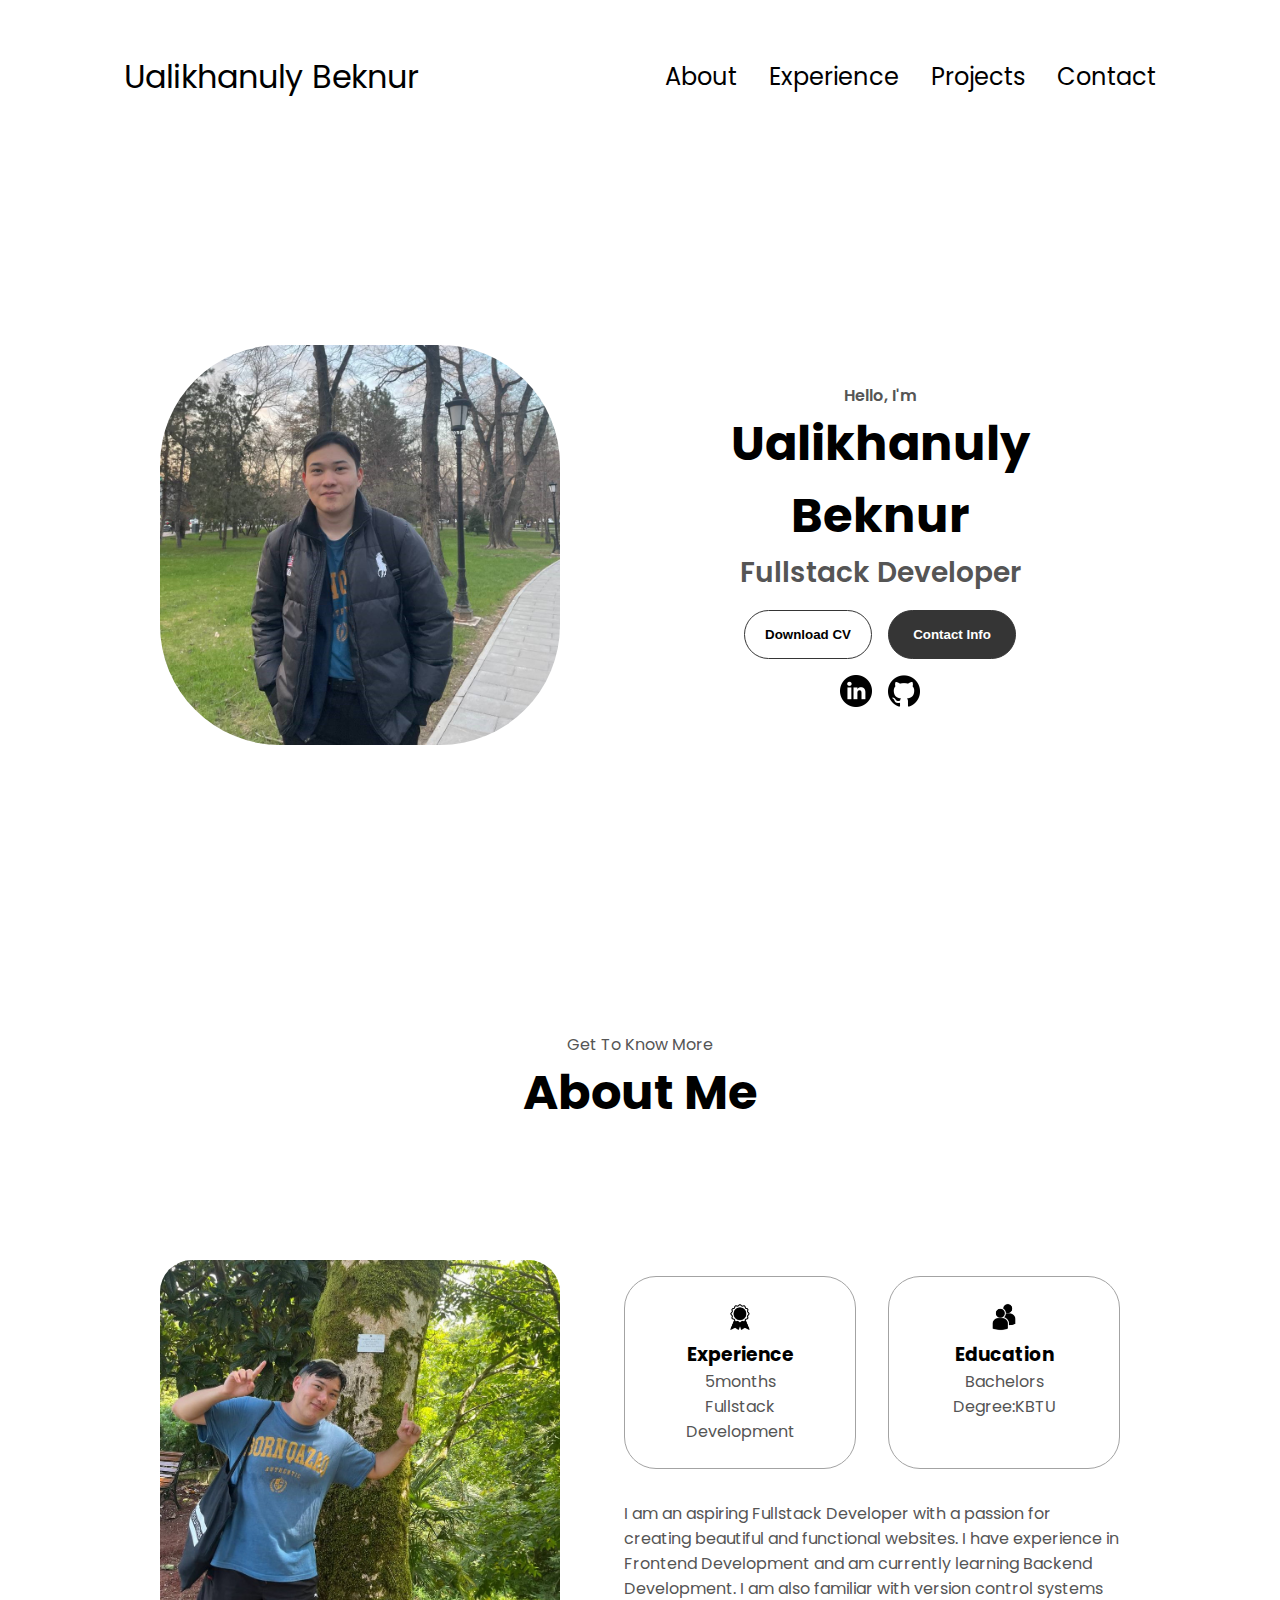
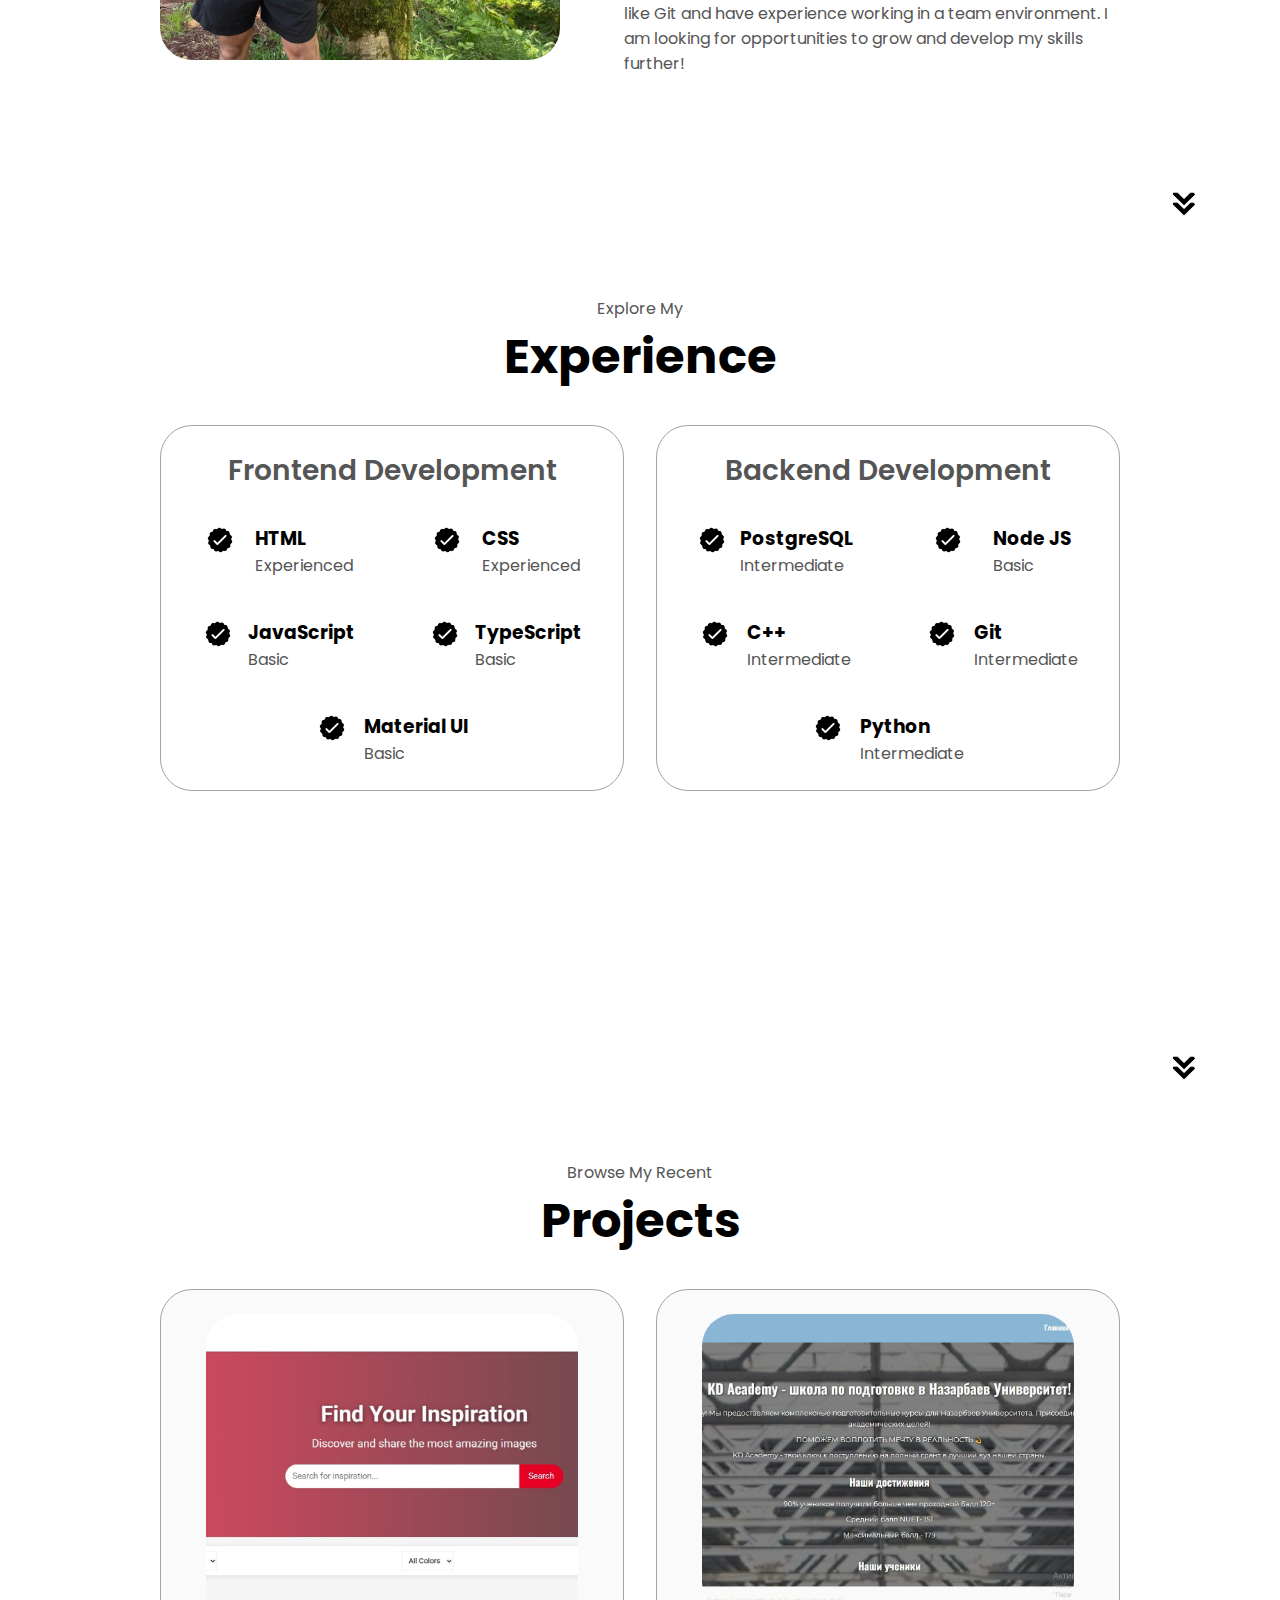
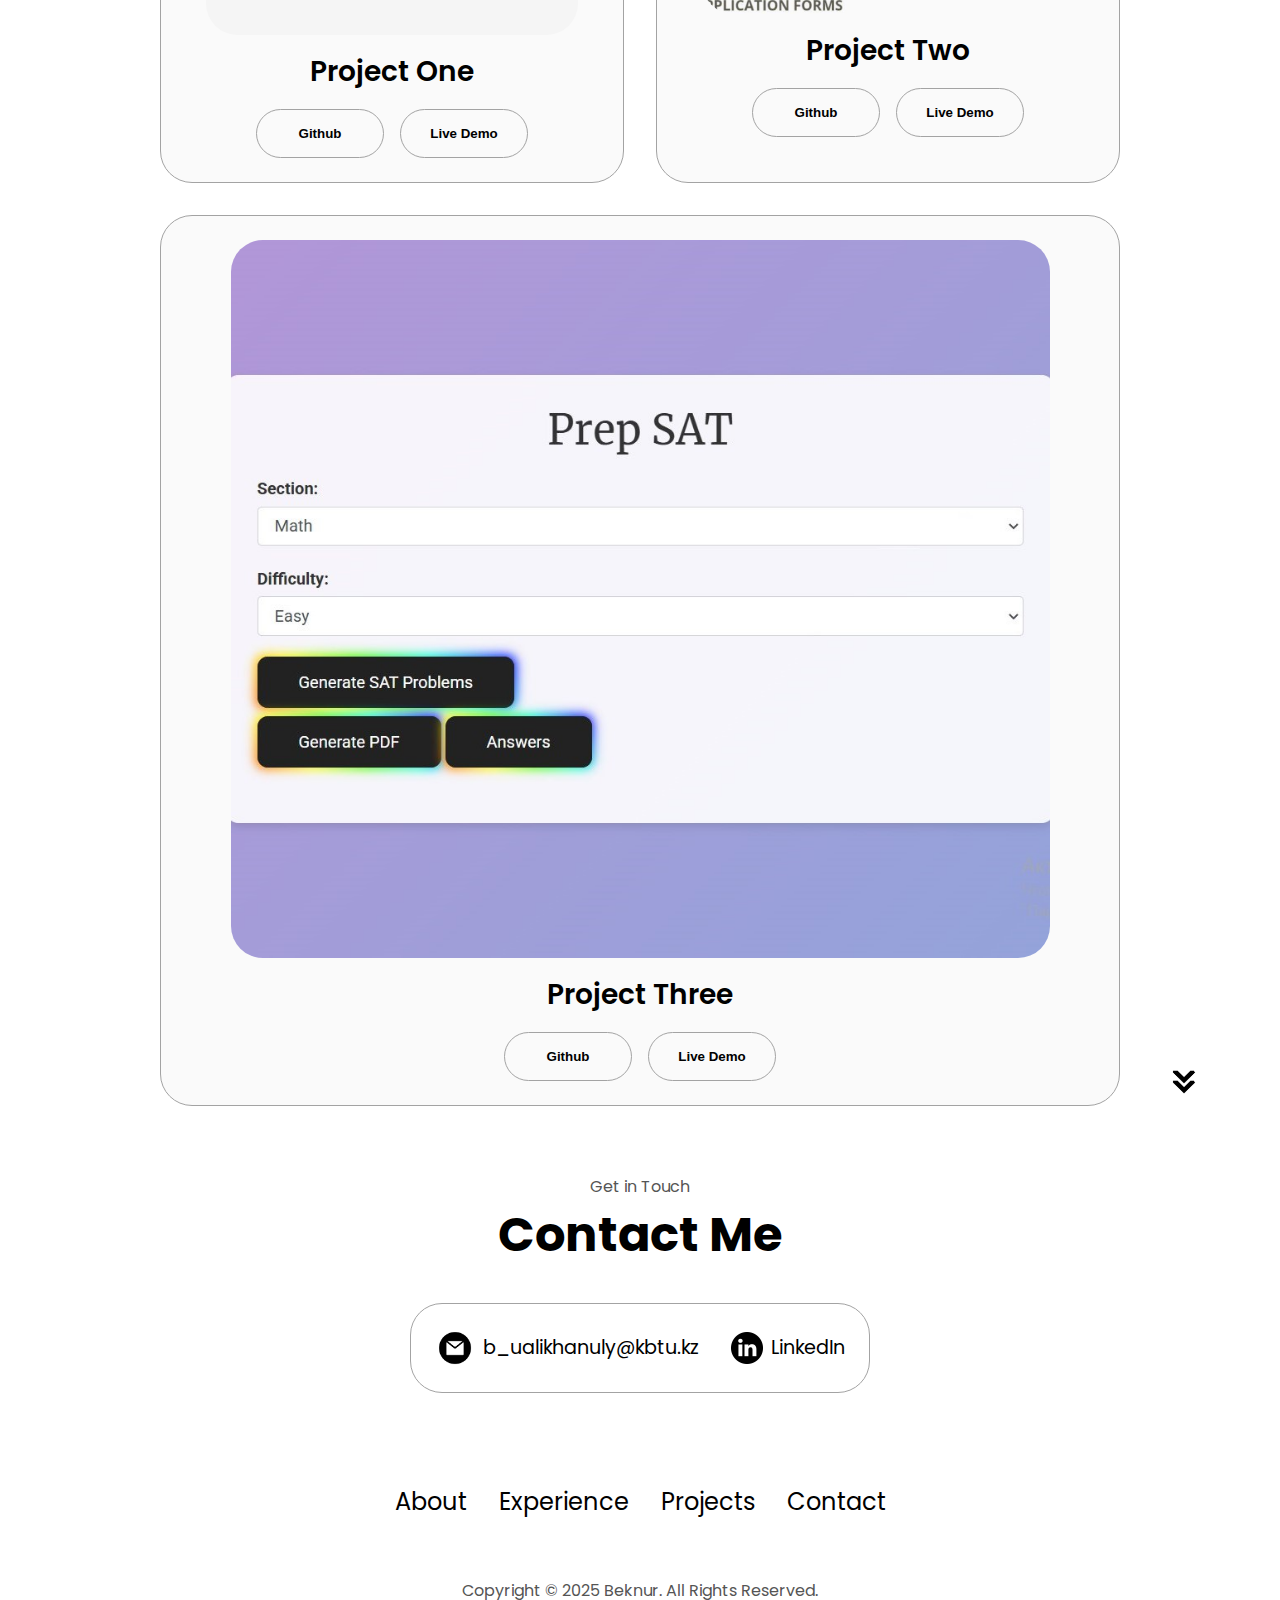
==== index.html @ d5983faf "first commit" ====
<!DOCTYPE html>
<html lang="en">
  <head>
    <meta charset="UTF-8" />
    <meta http-equiv="X-UA-Compatible" content="IE=edge" />
    <meta name="viewport" content="width=device-width, initial-scale=1.0" />
    <title>My Portfolio</title>
    <link rel="stylesheet" href="style.css" />
    <link rel="stylesheet" href="mediaqueries.css" />
  </head>
  <body>
    <nav id="desktop-nav">
      <div class="logo">Ualikhanuly Beknur</div>
      <div>
        <ul class="nav-links">
          <li><a href="#about">About</a></li>
          <li><a href="#experience">Experience</a></li>
          <li><a href="#projects">Projects</a></li>
          <li><a href="#contact">Contact</a></li>
        </ul>
      </div>
    </nav>
    <nav id="hamburger-nav">
      <div class="logo">Ualikhanuly Beknur</div>
      <div class="hamburger-menu">
        <div class="hamburger-icon" onclick="toggleMenu()">
          <span></span>
          <span></span>
          <span></span>
        </div>
        <div class="menu-links">
          <li><a href="#about" onclick="toggleMenu()">About</a></li>
          <li><a href="#experience" onclick="toggleMenu()">Experience</a></li>
          <li><a href="#projects" onclick="toggleMenu()">Projects</a></li>
          <li><a href="#contact" onclick="toggleMenu()">Contact</a></li>
        </div>
      </div>
    </nav>
    <section id="profile">
      <div class="section__pic-container">
        <img src="./assets/profile-pic.jpg" alt="King" style="border-radius: 30%; " />
      </div>
      <div class="section__text">
        <p class="section__text__p1">Hello, I'm</p>
        <h1 class="title">Ualikhanuly Beknur</h1>
        <p class="section__text__p2">Fullstack Developer</p>
        <div class="btn-container">
          <button
            class="btn btn-color-2"
            onclick="window.open('./assets/resume-example.pdf')"
          >
            Download CV
          </button>
          <button class="btn btn-color-1" onclick="location.href='./#contact'">
            Contact Info
          </button>
        </div>
        <div id="socials-container">
          <img
            src="./assets/linkedin.png"
            alt="My LinkedIn profile"
            class="icon"
            onclick="location.href='https://www.linkedin.com/in/beknur-ualikhanuly-039704245/'"
          />
          <img
            src="./assets/github.png"
            alt="My Github profile"
            class="icon"
            onclick="location.href='https://github.com/BEknUur'"
          />
        </div>
      </div>
    </section>
    <section id="about">
      <p class="section__text__p1">Get To Know More</p>
      <h1 class="title">About Me</h1>
      <div class="section-container">
        <div class="section__pic-container">
          <img
            src="./assets/about-pic.jpg"
            alt="Profile picture"
            class="about-pic"
          />
        </div>
        <div class="about-details-container">
          <div class="about-containers">
            <div class="details-container">
              <img
                src="./assets/experience.png"
                alt="Experience icon"
                class="icon"
              />
              <h3>Experience</h3>
              <p>5months <br />Fullstack Development</p>
            </div>
            <div class="details-container">
              <img
                src="./assets/education.png"
                alt="Education icon"
                class="icon"
              />
              <h3>Education</h3>
              <p>Bachelors Degree:KBTU</p>
            </div>
          </div>
          <div class="text-container">
            <p>
              I am an aspiring Fullstack Developer with a passion for creating
              beautiful and functional websites. I have experience in
              Frontend Development and am currently learning Backend
              Development. I am also familiar with version control systems like
              Git and have experience working in a team environment. I am
              looking for opportunities to grow and develop my skills further!
            </p>
          </div>
        </div>
      </div>
      <img
        src="./assets/arrow.png"
        alt="Arrow icon"
        class="icon arrow"
        onclick="location.href='./#experience'"
      />
    </section>
    <section id="experience">
      <p class="section__text__p1">Explore My</p>
      <h1 class="title">Experience</h1>
      <div class="experience-details-container">
        <div class="about-containers">
          <div class="details-container">
            <h2 class="experience-sub-title">Frontend Development</h2>
            <div class="article-container">
              <article>
                <img
                  src="./assets/checkmark.png"
                  alt="Experience icon"
                  class="icon"
                />
                <div>
                  <h3>HTML</h3>
                  <p>Experienced</p>
                </div>
              </article>
              <article>
                <img
                  src="./assets/checkmark.png"
                  alt="Experience icon"
                  class="icon"
                />
                <div>
                  <h3>CSS</h3>
                  <p>Experienced</p>
                </div>
              </article>
             
              <article>
                <img
                  src="./assets/checkmark.png"
                  alt="Experience icon"
                  class="icon"
                />
                <div>
                  <h3>JavaScript</h3>
                  <p>Basic</p>
                </div>
              </article>
              <article>
                <img
                  src="./assets/checkmark.png"
                  alt="Experience icon"
                  class="icon"
                />
                <div>
                  <h3>TypeScript</h3>
                  <p>Basic</p>
                </div>
              </article>
              <article>
                <img
                  src="./assets/checkmark.png"
                  alt="Experience icon"
                  class="icon"
                />
                <div>
                  <h3>Material UI</h3>
                  <p>Basic</p>
                </div>
              </article>
            </div>
          </div>
          <div class="details-container">
            <h2 class="experience-sub-title">Backend Development</h2>
            <div class="article-container">
              <article>
                <img
                  src="./assets/checkmark.png"
                  alt="Experience icon"
                  class="icon"
                />
                <div>
                  <h3>PostgreSQL</h3>
                  <p>Intermediate</p>
                </div>
              </article>
              <article>
                <img
                  src="./assets/checkmark.png"
                  alt="Experience icon"
                  class="icon"
                />
                <div>
                  <h3>Node JS</h3>
                  <p>Basic</p>
                </div>
              </article>
              <article>
                <img
                  src="./assets/checkmark.png"
                  alt="Experience icon"
                  class="icon"
                />
                <div>
                  <h3>C++</h3>
                  <p>Intermediate</p>
                </div>
              </article>
              <article>
                <img
                  src="./assets/checkmark.png"
                  alt="Experience icon"
                  class="icon"
                />
                <div>
                  <h3>Git</h3>
                  <p>Intermediate</p>
                </div>
              </article>
              <article>
                <img
                  src="./assets/checkmark.png"
                  alt="Experience icon"
                  class="icon"
                />
                <div>
                  <h3>Python</h3>
                  <p>Intermediate</p>
                </div>
              </article>
            </div>
          </div>
        </div>
      </div>
      <img
        src="./assets/arrow.png"
        alt="Arrow icon"
        class="icon arrow"
        onclick="location.href='./#projects'"
      />
    </section>
    <section id="projects">
      <p class="section__text__p1">Browse My Recent</p>
      <h1 class="title">Projects</h1>
      <div class="experience-details-container">
        <div class="about-containers">
          <div class="details-container color-container">
            <div class="article-container">
              <img
                src="./assets/project-1.jpg"
                alt="Project 1"
                class="project-img"
              />
            </div>
            <h2 class="experience-sub-title project-title">Project One</h2>
            <div class="btn-container">
              <button
                class="btn btn-color-2 project-btn"
                onclick="location.href='https://github.com/BEknUur/Pinta'"
              >
                Github
              </button>
              <button
                class="btn btn-color-2 project-btn"
                onclick="location.href='https://pinta.vercel.app/'"
              >
                Live Demo
              </button>
            </div>
          </div>
          <div class="details-container color-container">
            <div class="article-container">
              <img
                src="./assets/project-2.jpg"
                alt="Project 2"
                class="project-img"
              />
            </div>
            <h2 class="experience-sub-title project-title">Project Two</h2>
            <div class="btn-container">
              <button
                class="btn btn-color-2 project-btn"
                onclick="location.href='https://github.com/BEknUur/nuet-preparation-course'"
              >
                Github
              </button>
              <button
                class="btn btn-color-2 project-btn"
                onclick="location.href='https://nuet-preparation-course.vercel.app/'"
              >
                Live Demo
              </button>
            </div>
          </div>
          <div class="details-container color-container">
            <div class="article-container">
              <img
                src="./assets/project-3.jpg"
                alt="Project 3"
                class="project-img"
              />
            </div>
            <h2 class="experience-sub-title project-title">Project Three</h2>
            <div class="btn-container">
              <button
                class="btn btn-color-2 project-btn"
                onclick="location.href='https://github.com/BEknUur/SatTESTTER'"
              >
                Github
              </button>
              <button
                class="btn btn-color-2 project-btn"
                onclick="location.href='https://sattestter.onrender.com/'"
              >
                Live Demo
              </button>
            </div>
          </div>
        </div>
      </div>
      <img
        src="./assets/arrow.png"
        alt="Arrow icon"
        class="icon arrow"
        onclick="location.href='./#contact'"
      />
    </section>
    <section id="contact">
      <p class="section__text__p1">Get in Touch</p>
      <h1 class="title">Contact Me</h1>
      <div class="contact-info-upper-container">
        <div class="contact-info-container">
          <img
            src="./assets/email.png"
            alt="Email icon"
            class="icon contact-icon email-icon"
          />
          <p><a href="https://outlook.office.com/mail/">b_ualikhanuly@kbtu.kz</a></p>
        </div>
        <div class="contact-info-container">
          <img
            src="./assets/linkedin.png"
            alt="LinkedIn icon"
            class="icon contact-icon"
          />
          <p><a href="https://www.linkedin.com/in/beknur-ualikhanuly-039704245/">LinkedIn</a></p>
        </div>
      </div>
    </section>
    <footer>
      <nav>
        <div class="nav-links-container">
          <ul class="nav-links">
            <li><a href="#about">About</a></li>
            <li><a href="#experience">Experience</a></li>
            <li><a href="#projects">Projects</a></li>
            <li><a href="#contact">Contact</a></li>
          </ul>
        </div>
      </nav>
      <p>Copyright &#169; 2025 Beknur. All Rights Reserved.</p>
    </footer>
    <script src="script.js"></script>
  </body>
</html>
---- style.css ----
/* GENERAL */

@import url("https://fonts.googleapis.com/css2?family=Poppins:wght@300;400;500;600&display=swap");

* {
  margin: 0;
  padding: 0;
}

body {
  font-family: "Poppins", sans-serif;
}

html {
  scroll-behavior: smooth;
}

p {
  color: rgb(85, 85, 85);
}

/* TRANSITION */

a,
.btn {
  transition: all 300ms ease;
}

/* DESKTOP NAV */

nav,
.nav-links {
  display: flex;
}

nav {
  justify-content: space-around;
  align-items: center;
  height: 17vh;
}

.nav-links {
  gap: 2rem;
  list-style: none;
  font-size: 1.5rem;
}

a {
  color: black;
  text-decoration: none;
  text-decoration-color: white;
}

a:hover {
  color: grey;
  text-decoration: underline;
  text-underline-offset: 1rem;
  text-decoration-color: rgb(181, 181, 181);
}

.logo {
  font-size: 2rem;
}

.logo:hover {
  cursor: default;
}

/* HAMBURGER MENU */

#hamburger-nav {
  display: none;
}

.hamburger-menu {
  position: relative;
  display: inline-block;
}

.hamburger-icon {
  display: flex;
  flex-direction: column;
  justify-content: space-between;
  height: 24px;
  width: 30px;
  cursor: pointer;
}

.hamburger-icon span {
  width: 100%;
  height: 2px;
  background-color: black;
  transition: all 0.3 ease-in-out;
}

.menu-links {
  position: absolute;
  top: 100%;
  right: 0;
  background-color: white;
  width: fit-content;
  max-height: 0;
  overflow: hidden;
  transition: all 0.3 ease-in-out;
}

.menu-links a {
  display: block;
  padding: 10px;
  text-align: center;
  font-size: 1.5rem;
  color: black;
  text-decoration: none;
  transition: all 0.3 ease-in-out;
}

.menu-links li {
  list-style: none;
}

.menu-links.open {
  max-height: 300px;
}

.hamburger-icon.open span:first-child {
  transform: rotate(45deg) translate(10px, 5px);
}

.hamburger-icon.open span:nth-child(2) {
  opacity: 0;
}

.hamburger-icon.open span:last-child {
  transform: rotate(-45deg) translate(10px, -5px);
}

.hamburger-icon span:first-child {
  transform: none;
}

.hamburger-icon span:first-child {
  opacity: 1;
}

.hamburger-icon span:first-child {
  transform: none;
}

/* SECTIONS */

section {
  padding-top: 4vh;
  height: 96vh;
  margin: 0 10rem;
  box-sizing: border-box;
  min-height: fit-content;
}

.section-container {
  display: flex;
}

/* PROFILE SECTION */

#profile {
  display: flex;
  justify-content: center;
  gap: 5rem;
  height: 80vh;
}

.section__pic-container {
  display: flex;
  height: 400px;
  width: 400px;
  margin: auto 0;
}

.section__text {
  align-self: center;
  text-align: center;
}

.section__text p {
  font-weight: 600;
}

.section__text__p1 {
  text-align: center;
}

.section__text__p2 {
  font-size: 1.75rem;
  margin-bottom: 1rem;
}

.title {
  font-size: 3rem;
  text-align: center;
}

#socials-container {
  display: flex;
  justify-content: center;
  margin-top: 1rem;
  gap: 1rem;
}

/* ICONS */

.icon {
  cursor: pointer;
  height: 2rem;
}

/* BUTTONS */

.btn-container {
  display: flex;
  justify-content: center;
  gap: 1rem;
}

.btn {
  font-weight: 600;
  transition: all 300ms ease;
  padding: 1rem;
  width: 8rem;
  border-radius: 2rem;
}

.btn-color-1,
.btn-color-2 {
  border: rgb(53, 53, 53) 0.1rem solid;
}

.btn-color-1:hover,
.btn-color-2:hover {
  cursor: pointer;
}

.btn-color-1,
.btn-color-2:hover {
  background: rgb(53, 53, 53);
  color: white;
}

.btn-color-1:hover {
  background: rgb(0, 0, 0);
}

.btn-color-2 {
  background: none;
}

.btn-color-2:hover {
  border: rgb(255, 255, 255) 0.1rem solid;
}

.btn-container {
  gap: 1rem;
}

/* ABOUT SECTION */

#about {
  position: relative;
}

.about-containers {
  gap: 2rem;
  margin-bottom: 2rem;
  margin-top: 2rem;
}

.about-details-container {
  justify-content: center;
  flex-direction: column;
}

.about-containers,
.about-details-container {
  display: flex;
}

.about-pic {
  border-radius: 2rem;
}

.arrow {
  position: absolute;
  right: -5rem;
  bottom: 2.5rem;
}

.details-container {
  padding: 1.5rem;
  flex: 1;
  background: white;
  border-radius: 2rem;
  border: rgb(53, 53, 53) 0.1rem solid;
  border-color: rgb(163, 163, 163);
  text-align: center;
}

.section-container {
  gap: 4rem;
  height: 80%;
}

.section__pic-container {
  height: 400px;
  width: 400px;
  margin: auto 0;
}

/* EXPERIENCE SECTION */

#experience {
  position: relative;
}

.experience-sub-title {
  color: rgb(85, 85, 85);
  font-weight: 600;
  font-size: 1.75rem;
  margin-bottom: 2rem;
}

.experience-details-container {
  display: flex;
  justify-content: center;
  flex-direction: column;
}

.article-container {
  display: flex;
  text-align: initial;
  flex-wrap: wrap;
  flex-direction: row;
  gap: 2.5rem;
  justify-content: space-around;
}

article {
  display: flex;
  width: 10rem;
  justify-content: space-around;
  gap: 0.5rem;
}

article .icon {
  cursor: default;
}

/* PROJECTS SECTION */

#projects {
  position: relative;
}

.color-container {
  border-color: rgb(163, 163, 163);
  background: rgb(250, 250, 250);
}

.project-img {
  border-radius: 2rem;
  width: 90%;
  height: 90%;
}

.project-title {
  margin: 1rem;
  color: black;
}

.project-btn {
  color: black;
  border-color: rgb(163, 163, 163);
}

/* CONTACT */

#contact {
  display: flex;
  justify-content: center;
  flex-direction: column;
  height: 70vh;
}

.contact-info-upper-container {
  display: flex;
  justify-content: center;
  border-radius: 2rem;
  border: rgb(53, 53, 53) 0.1rem solid;
  border-color: rgb(163, 163, 163);
  background: (250, 250, 250);
  margin: 2rem auto;
  padding: 0.5rem;
}

.contact-info-container {
  display: flex;
  align-items: center;
  justify-content: center;
  gap: 0.5rem;
  margin: 1rem;
}

.contact-info-container p {
  font-size: larger;
}

.contact-icon {
  cursor: default;
}

.email-icon {
  height: 2.5rem;
}

/* FOOTER SECTION */

footer {
  height: 26vh;
  margin: 0 1rem;
}

footer p {
  text-align: center;
}
---- mediaqueries.css ----
@media screen and (max-width: 1400px) {
  #profile {
    height: 83vh;
    margin-bottom: 6rem;
  }
  .about-containers {
    flex-wrap: wrap;
  }
  #contact,
  #projects {
    height: fit-content;
  }
}

@media screen and (max-width: 1200px) {
  #desktop-nav {
    display: none;
  }
  #hamburger-nav {
    display: flex;
  }
  #experience,
  .experience-details-container {
    margin-top: 2rem;
  }
  #profile,
  .section-container {
    display: block;
  }
  .arrow {
    display: none;
  }
  section,
  .section-container {
    height: fit-content;
  }
  section {
    margin: 0 5%;
  }
  .section__pic-container {
    width: 275px;
    height: 275px;
    margin: 0 auto 2rem;
  }
  .about-containers {
    margin-top: 0;
  }
}

@media screen and (max-width: 600px) {
  #contact,
  footer {
    height: 40vh;
  }
  #profile {
    height: 83vh;
    margin-bottom: 0;
  }
  article {
    font-size: 1rem;
  }
  footer nav {
    height: fit-content;
    margin-bottom: 2rem;
  }
  .about-containers,
  .contact-info-upper-container,
  .btn-container {
    flex-wrap: wrap;
  }
  .contact-info-container {
    margin: 0;
  }
  .contact-info-container p,
  .nav-links li a {
    font-size: 1rem;
  }
  .experience-sub-title {
    font-size: 1.25rem;
  }
  .logo {
    font-size: 1.5rem;
  }
  .nav-links {
    flex-direction: column;
    gap: 0.5rem;
    text-align: center;
  }
  .section__pic-container {
    width: auto;
    height: 46vw;
    justify-content: center;
  }
  .section__text__p2 {
    font-size: 1.25rem;
  }
  .title {
    font-size: 2rem;
  }
  .text-container {
    text-align: justify;
  }
}
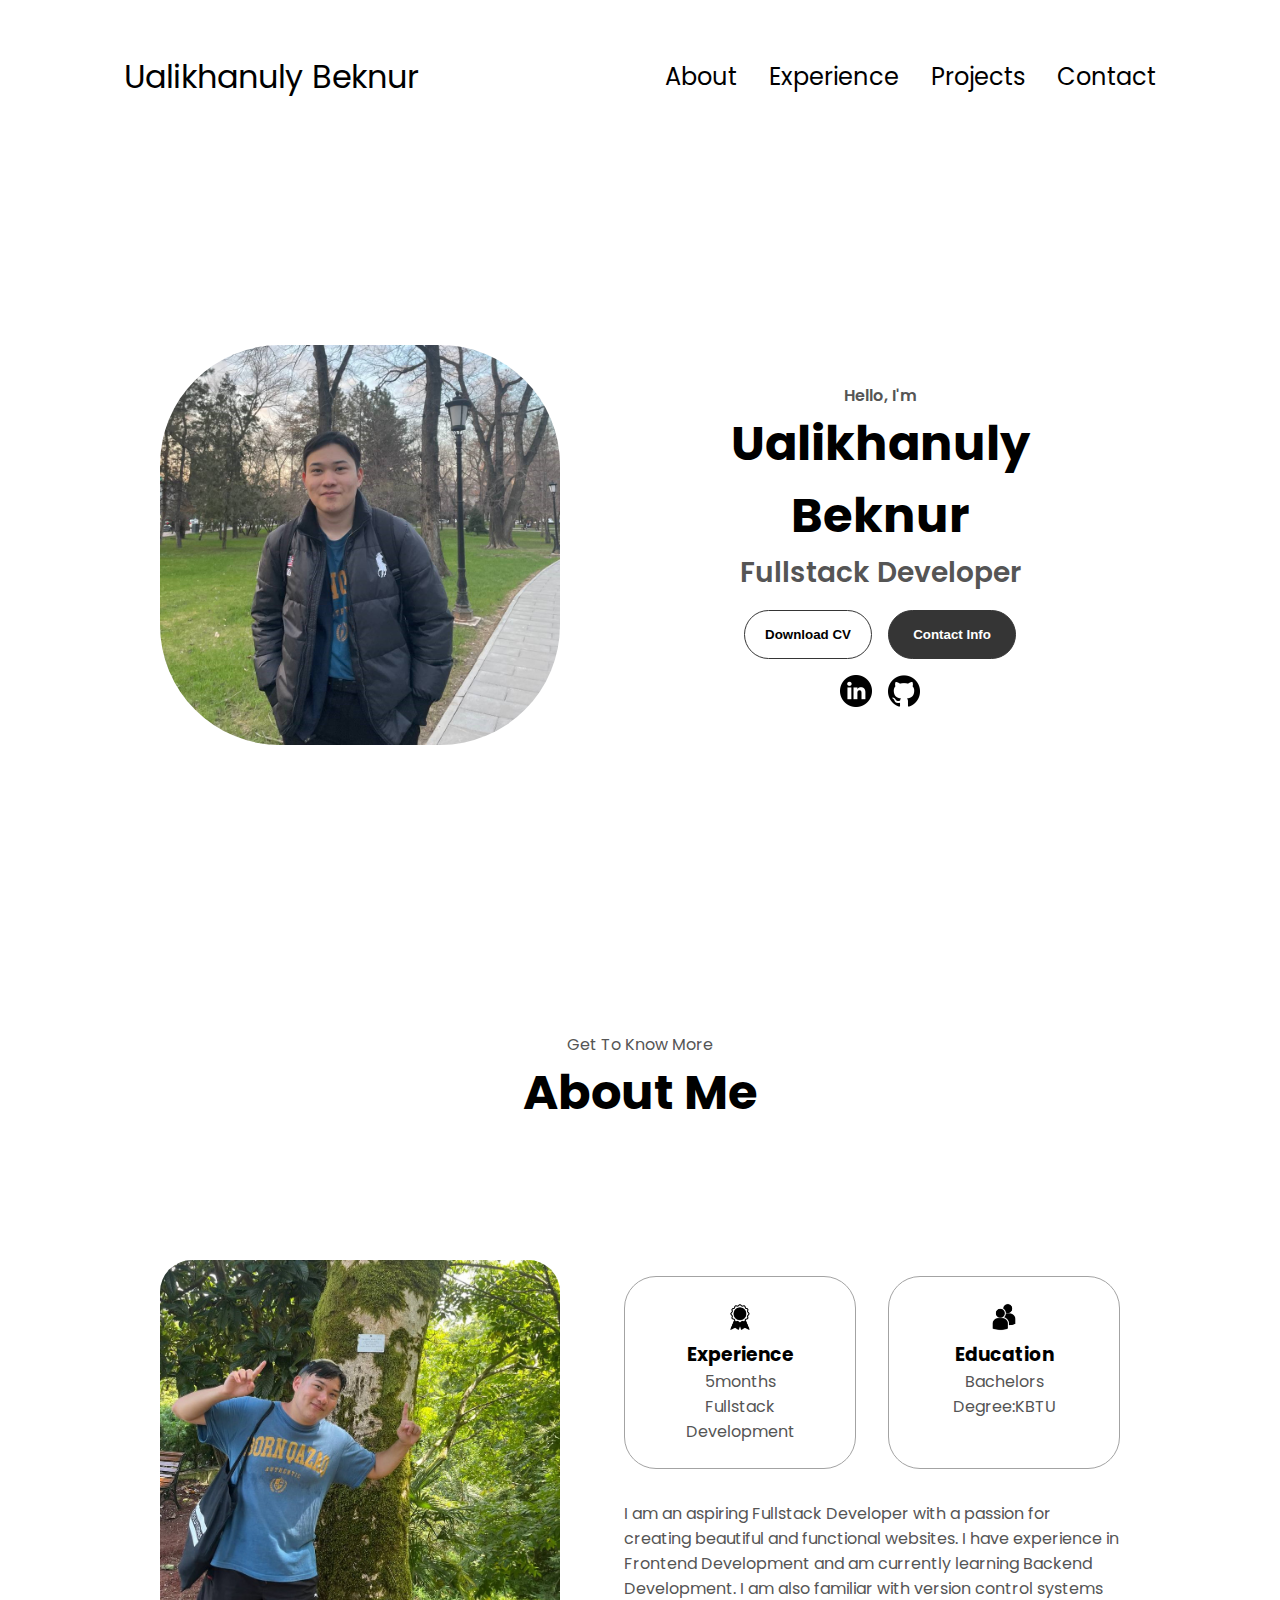
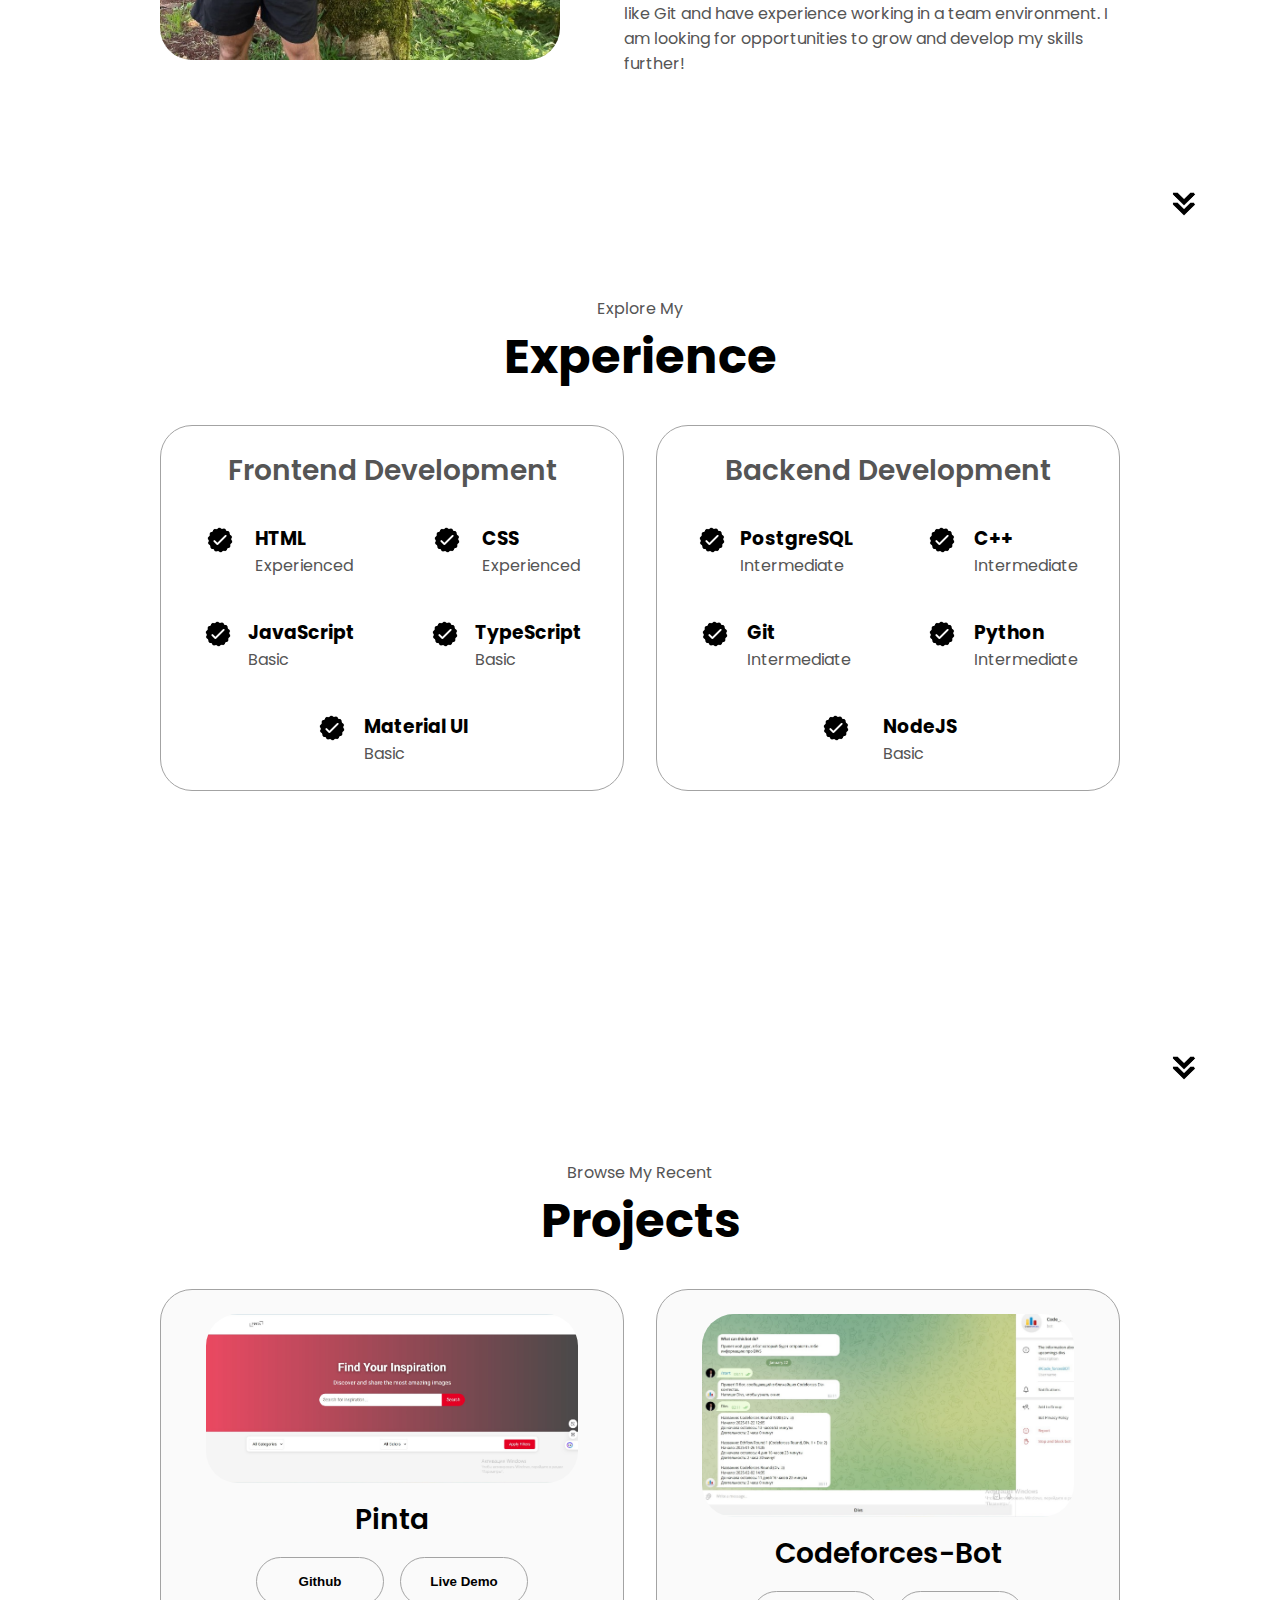
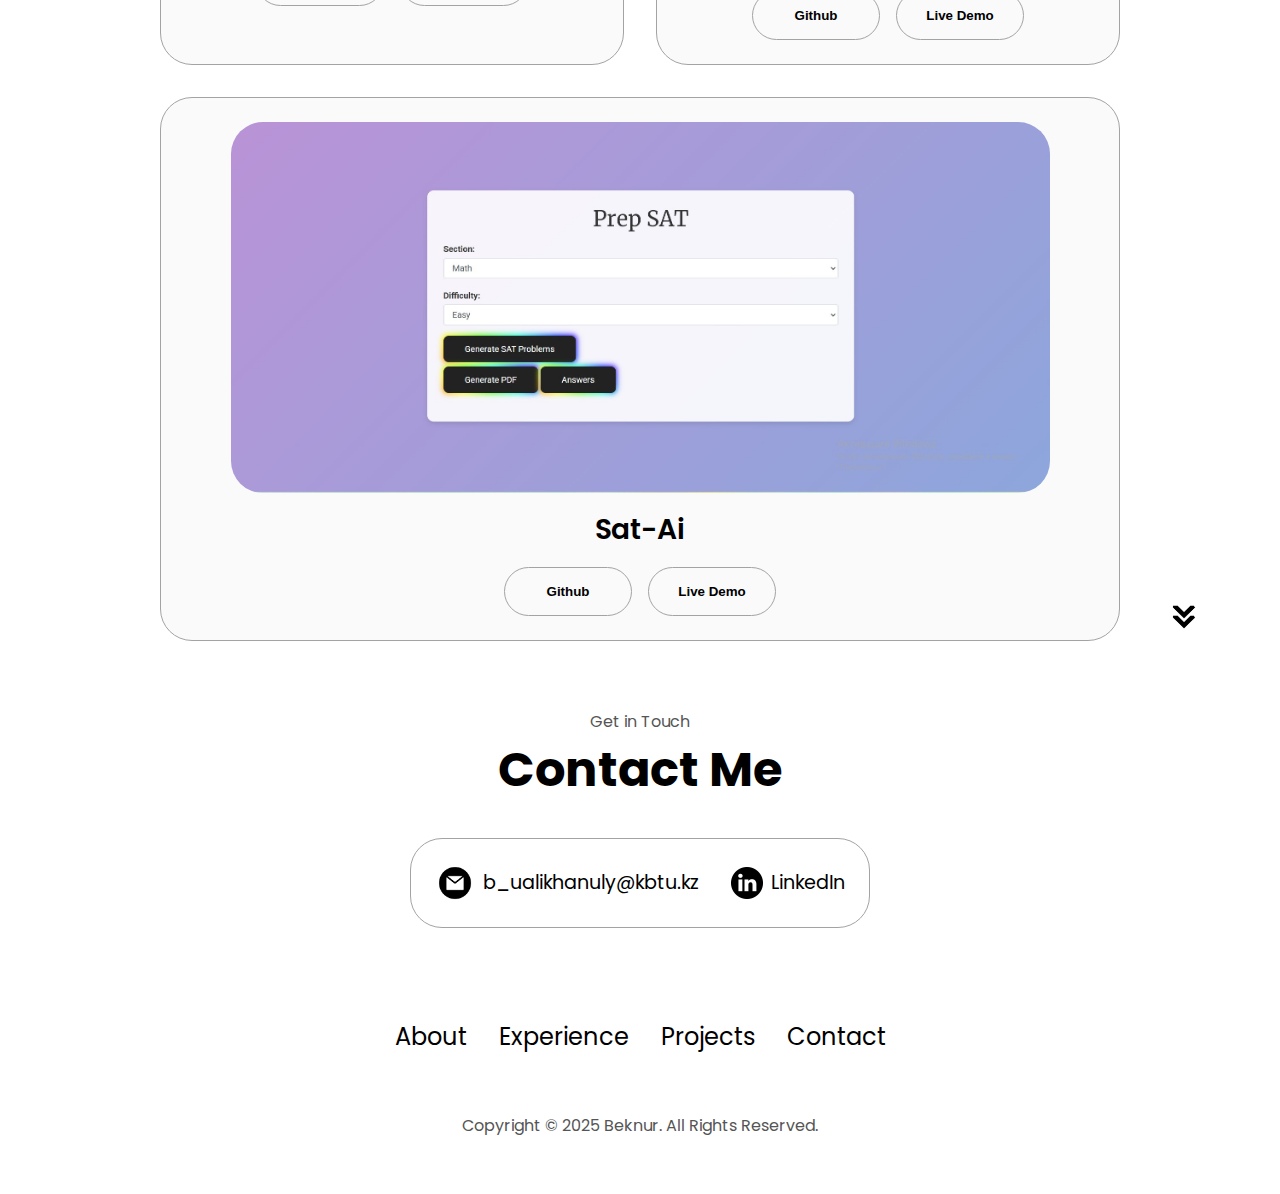
==== commit e4723d4e: "solving issues" ====
--- a/index.html
+++ b/index.html
@@ -4,7 +4,7 @@
     <meta charset="UTF-8" />
     <meta http-equiv="X-UA-Compatible" content="IE=edge" />
     <meta name="viewport" content="width=device-width, initial-scale=1.0" />
-    <title>My Portfolio</title>
+    <title>Ualikhanuly Beknur</title>
     <link rel="stylesheet" href="style.css" />
     <link rel="stylesheet" href="mediaqueries.css" />
   </head>
@@ -209,17 +209,6 @@
                   class="icon"
                 />
                 <div>
-                  <h3>Node JS</h3>
-                  <p>Basic</p>
-                </div>
-              </article>
-              <article>
-                <img
-                  src="./assets/checkmark.png"
-                  alt="Experience icon"
-                  class="icon"
-                />
-                <div>
                   <h3>C++</h3>
                   <p>Intermediate</p>
                 </div>
@@ -244,6 +233,17 @@
                 <div>
                   <h3>Python</h3>
                   <p>Intermediate</p>
+                </div>
+              </article>
+              <article>
+                <img
+                  src="./assets/checkmark.png"
+                  alt="Experience icon"
+                  class="icon"
+                />
+                <div>
+                  <h3>NodeJS</h3>
+                  <p>Basic</p>
                 </div>
               </article>
             </div>
@@ -270,7 +270,7 @@
                 class="project-img"
               />
             </div>
-            <h2 class="experience-sub-title project-title">Project One</h2>
+            <h2 class="experience-sub-title project-title">Pinta</h2>
             <div class="btn-container">
               <button
                 class="btn btn-color-2 project-btn"
@@ -294,17 +294,17 @@
                 class="project-img"
               />
             </div>
-            <h2 class="experience-sub-title project-title">Project Two</h2>
+            <h2 class="experience-sub-title project-title">Codeforces-Bot</h2>
             <div class="btn-container">
               <button
                 class="btn btn-color-2 project-btn"
-                onclick="location.href='https://github.com/BEknUur/nuet-preparation-course'"
+                onclick="location.href='https://github.com/BEknUur/Codeforces_bot'"
               >
                 Github
               </button>
               <button
                 class="btn btn-color-2 project-btn"
-                onclick="location.href='https://nuet-preparation-course.vercel.app/'"
+                onclick="location.href='https://t.me/Code_forcesBOT'"
               >
                 Live Demo
               </button>
@@ -318,7 +318,7 @@
                 class="project-img"
               />
             </div>
-            <h2 class="experience-sub-title project-title">Project Three</h2>
+            <h2 class="experience-sub-title project-title">Sat-Ai</h2>
             <div class="btn-container">
               <button
                 class="btn btn-color-2 project-btn"
--- a/style.css
+++ b/style.css
@@ -8,33 +8,33 @@
 }
 
 body {
-  font-family: "Poppins", sans-serif;
+  font-family: "Poppins",san-serif;
 }
 
 html {
-  scroll-behavior: smooth;
+  scroll-behavior:smooth;
 }
 
 p {
   color: rgb(85, 85, 85);
 }
 
-/* TRANSITION */
+
 
 a,
 .btn {
-  transition: all 300ms ease;
+  transition: margin-right 2s ease-in-out .5s;
 }
 
 /* DESKTOP NAV */
 
 nav,
 .nav-links {
-  display: flex;
+  display:flex;
 }
 
 nav {
-  justify-content: space-around;
+  justify-content:space-around;
   align-items: center;
   height: 17vh;
 }
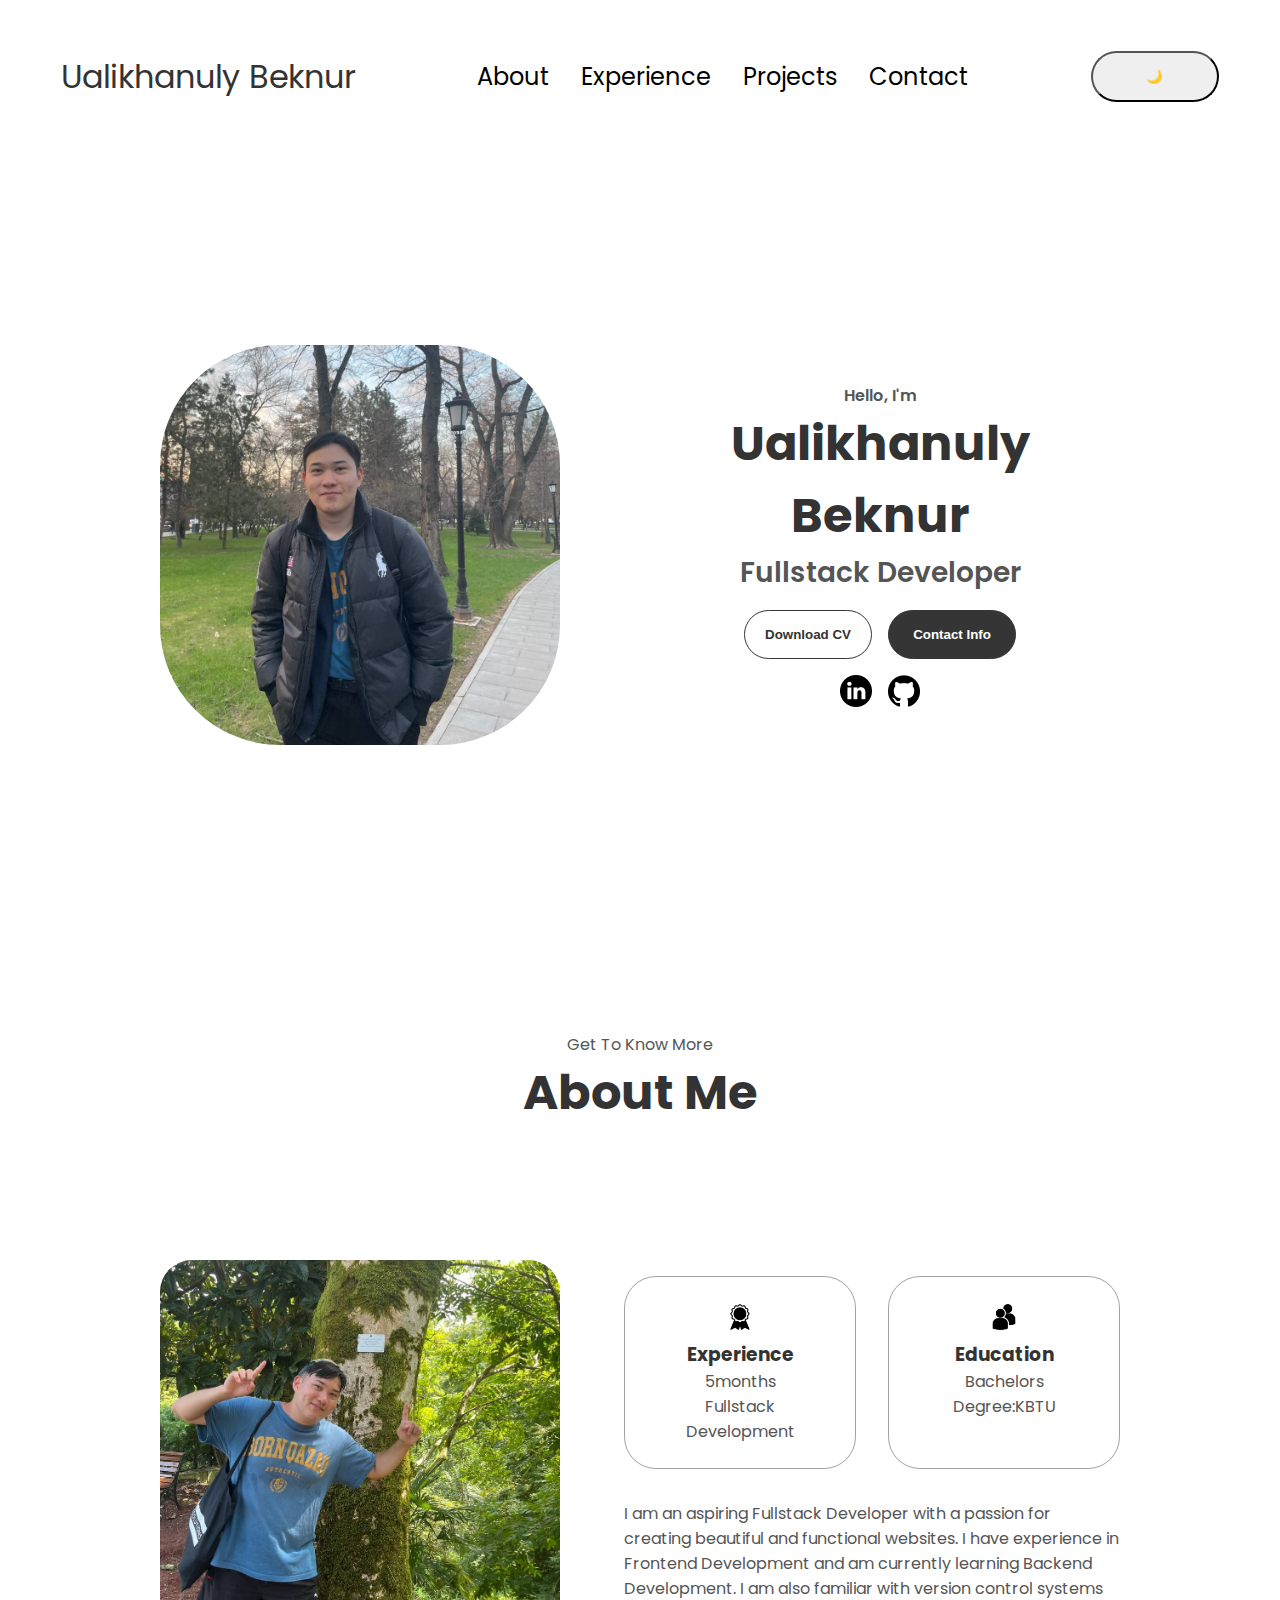
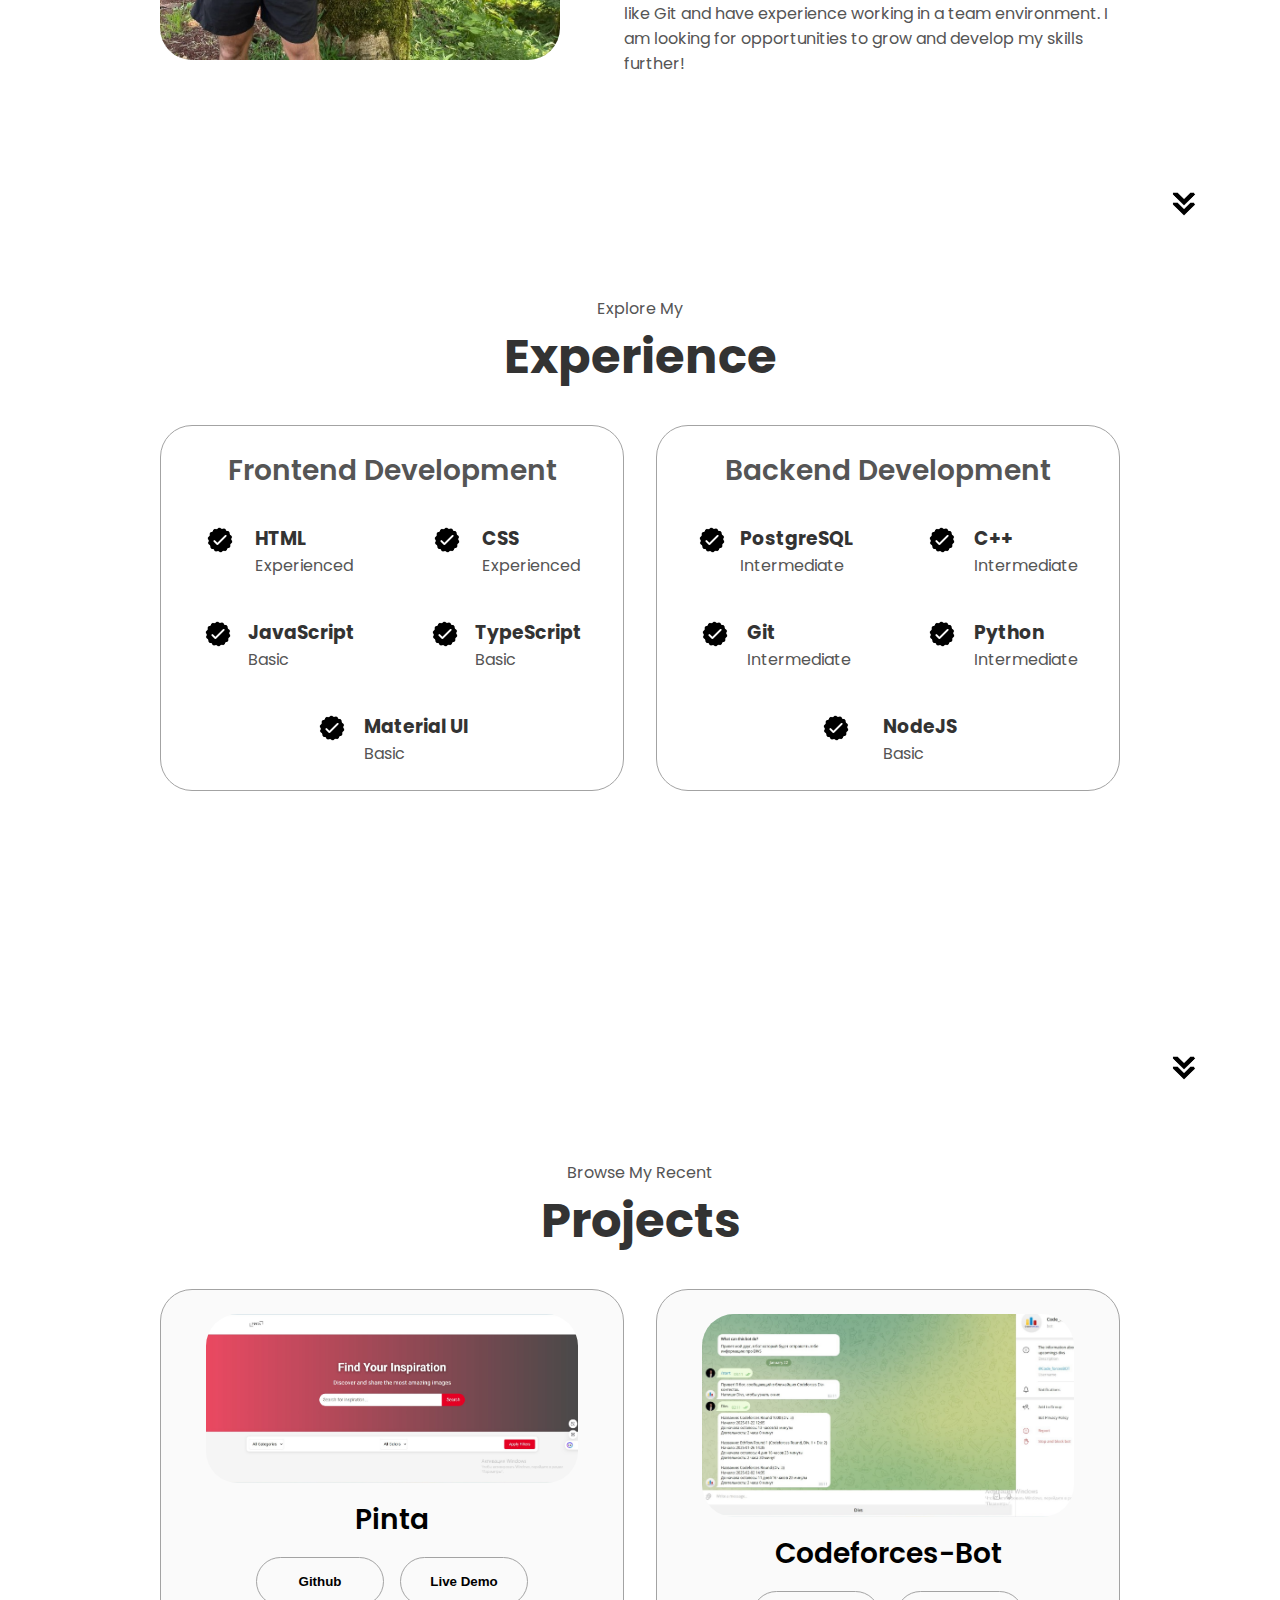
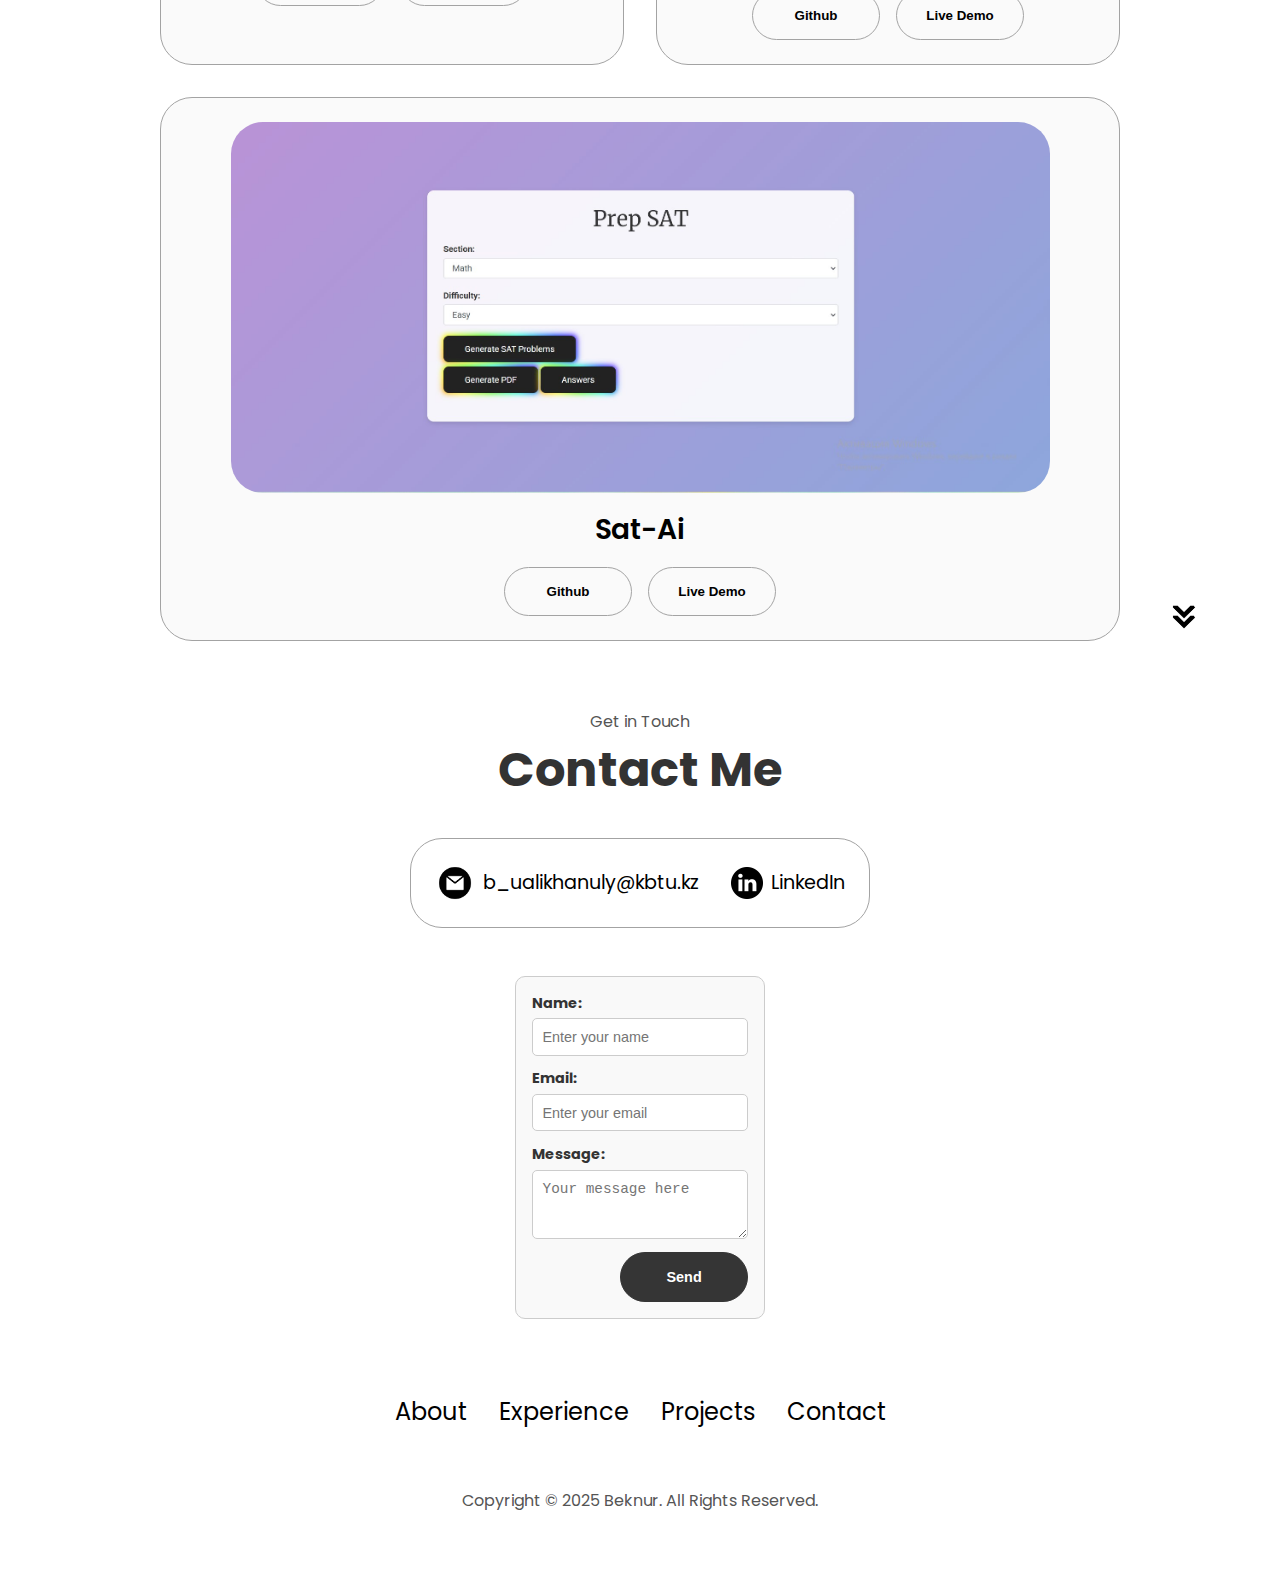
==== commit edffa846: "new commit" ====
--- a/index.html
+++ b/index.html
@@ -19,6 +19,8 @@
           <li><a href="#contact">Contact</a></li>
         </ul>
       </div>
+      <button id="dark-mode-toggle" class="btn">  🌙</button>
+
     </nav>
     <nav id="hamburger-nav">
       <div class="logo">Ualikhanuly Beknur</div>
@@ -364,6 +366,24 @@
           <p><a href="https://www.linkedin.com/in/beknur-ualikhanuly-039704245/">LinkedIn</a></p>
         </div>
       </div>
+      
+      <form id="contact-form" action="#" method="POST">
+        <div class="form-group">
+          <label for="name">Name:</label>
+          <input type="text" id="name" name="name" placeholder="Enter your name" required />
+        </div>
+        <div class="form-group">
+          <label for="email">Email:</label>
+          <input type="email" id="email" name="email" placeholder="Enter your email" required />
+        </div>
+        <div class="form-group">
+          <label for="message">Message:</label>
+          <textarea id="message" name="message" rows="3" placeholder="Your message here" required></textarea>
+        </div>
+        <button type="submit" class="btn btn-color-1">Send</button>
+      </form>
+      
+    
     </section>
     <footer>
       <nav>
@@ -380,4 +400,4 @@
     </footer>
     <script src="script.js"></script>
   </body>
-</html>
+</html>--- a/style.css
+++ b/style.css
@@ -1,6 +1,20 @@
 /* GENERAL */
 
 @import url("https://fonts.googleapis.com/css2?family=Poppins:wght@300;400;500;600&display=swap");
+:root {
+  --background-color: #ffffff;
+  --text-color: #333333;
+  --nav-background: #f8f9fa;
+  --nav-text-color: #f8f9fa;
+  --card-background: #ffffff;
+  --button-background: #333333;
+  --link-hover-color: #555555;
+
+  
+}
+
+
+
 
 * {
   margin: 0;
@@ -9,6 +23,36 @@
 
 body {
   font-family: "Poppins",san-serif;
+  background-color: var(--background-color);
+  color: var(--text-color);
+  transition: all 0.3s ease;
+}
+
+body.dark-mode {
+  --background-color: #181818;
+  --text-color: #e0e0e0;
+  --nav-background: #242424;
+  --nav-text-color: #e0e0e0;
+  --card-background: #242424;
+  --button-background: #444444;
+  --button-text-color: #e0e0e0;
+  --link-hover-color: #777777;
+
+
+  
+}
+
+.dark-mode .btn {
+  border-color: #ffffff;
+  color: #ffffff;
+}
+
+.dark-mode .menu-links {
+  background-color: #333333;
+}
+
+.dark-mode .icon {
+  filter: invert(1);
 }
 
 html {
@@ -23,6 +67,7 @@
 
 a,
 .btn {
+  color: var(--button-text-color);
   transition: margin-right 2s ease-in-out .5s;
 }
 
@@ -37,6 +82,7 @@
   justify-content:space-around;
   align-items: center;
   height: 17vh;
+  
 }
 
 .nav-links {
@@ -68,6 +114,9 @@
 
 /* HAMBURGER MENU */
 
+
+
+
 #hamburger-nav {
   display: none;
 }
@@ -94,14 +143,17 @@
 }
 
 .menu-links {
-  position: absolute;
-  top: 100%;
+  position: fixed;
+  top: 0;
   right: 0;
-  background-color: white;
-  width: fit-content;
-  max-height: 0;
-  overflow: hidden;
-  transition: all 0.3 ease-in-out;
+  background-color: var(--background-color);
+  width: 70%;
+  height: 100%;
+  display: flex;
+  flex-direction: column;
+  padding: 1rem;
+  gap: 1.5rem;
+  box-shadow: -4px 0 10px rgba(0, 0, 0, 0.2);
 }
 
 .menu-links a {
@@ -112,6 +164,7 @@
   color: black;
   text-decoration: none;
   transition: all 0.3 ease-in-out;
+ 
 }
 
 .menu-links li {
@@ -120,6 +173,7 @@
 
 .menu-links.open {
   max-height: 300px;
+  transform: translateX(0);
 }
 
 .hamburger-icon.open span:first-child {
@@ -420,6 +474,80 @@
   height: 2.5rem;
 }
 
+
+form {
+  display: flex;
+  flex-direction: column;
+  gap: 0.8rem;
+  margin: 1rem auto;
+  padding: 1rem;
+  max-width: 400px; /* Limit width for compactness */
+  border: 1px solid #ccc;
+  border-radius: 10px;
+  background-color: #f9f9f9;
+}
+
+form .form-group {
+  display: flex;
+  flex-direction: column;
+}
+
+form label {
+  font-size: 0.9rem;
+  font-weight: bold;
+  margin-bottom: 0.3rem;
+}
+
+form input,
+form textarea {
+  padding: 0.6rem; /* Reduce padding */
+  font-size: 0.9rem;
+  border: 1px solid #ccc;
+  border-radius: 5px;
+}
+
+form button {
+  align-self: flex-end;
+  padding: 0.5rem 1rem; /* Compact button */
+  background-color: #333;
+  color: white;
+  border: none;
+  border-radius: 5px;
+  cursor: pointer;
+  font-size: 0.9rem;
+}
+
+form button:hover {
+  background-color: #555;
+}
+
+/* Dark Mode Styles for Form */
+body.dark-mode form {
+  background-color: #333;
+  border-color: #444;
+}
+
+body.dark-mode form label,
+body.dark-mode form input,
+body.dark-mode form textarea {
+  color: #f9f9f9;
+  border-color: #555;
+  background-color: #444;
+}
+
+body.dark-mode form button {
+  background-color: #555;
+  color: white;
+}
+
+body.dark-mode form button:hover {
+  background-color: #777;
+}
+
+
+
+
+
 /* FOOTER SECTION */
 
 footer {
@@ -429,4 +557,4 @@
 
 footer p {
   text-align: center;
-}
+}--- a/mediaqueries.css
+++ b/mediaqueries.css
@@ -100,4 +100,4 @@
   .text-container {
     text-align: justify;
   }
-}
+}